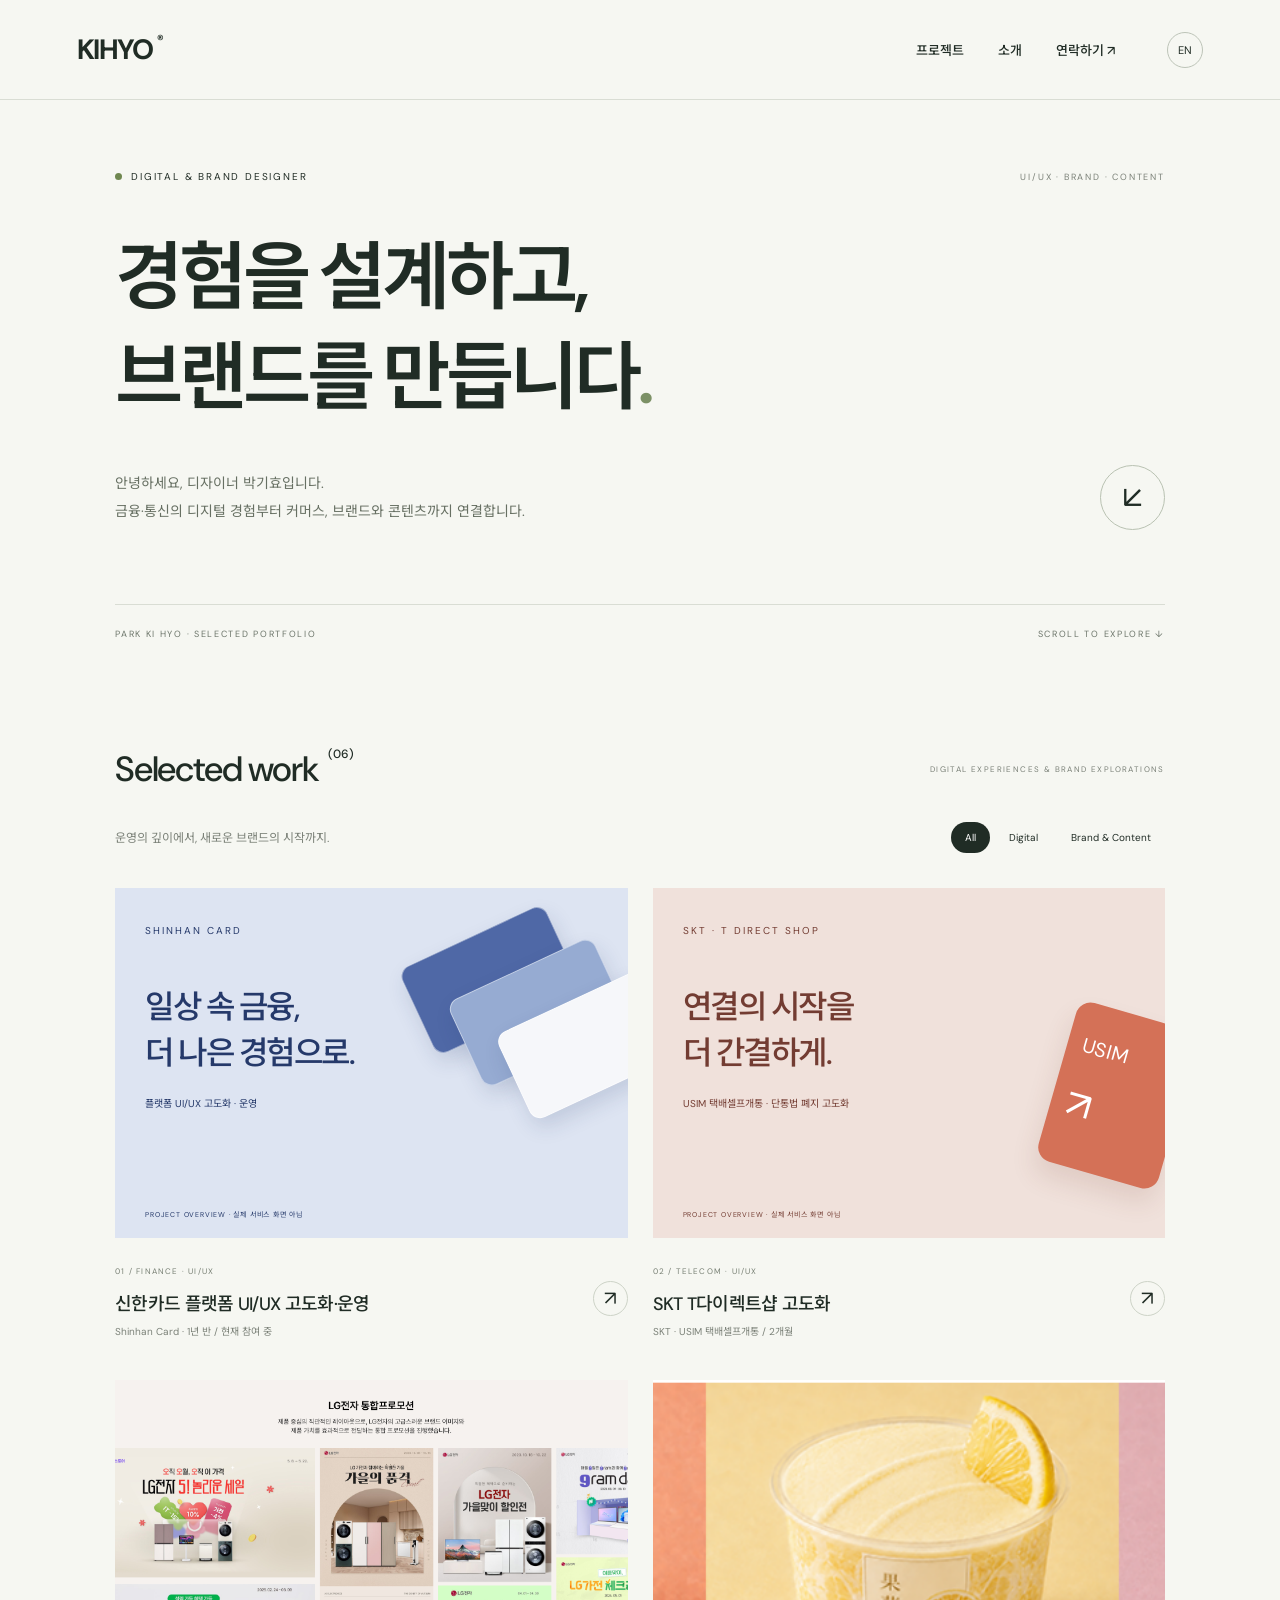
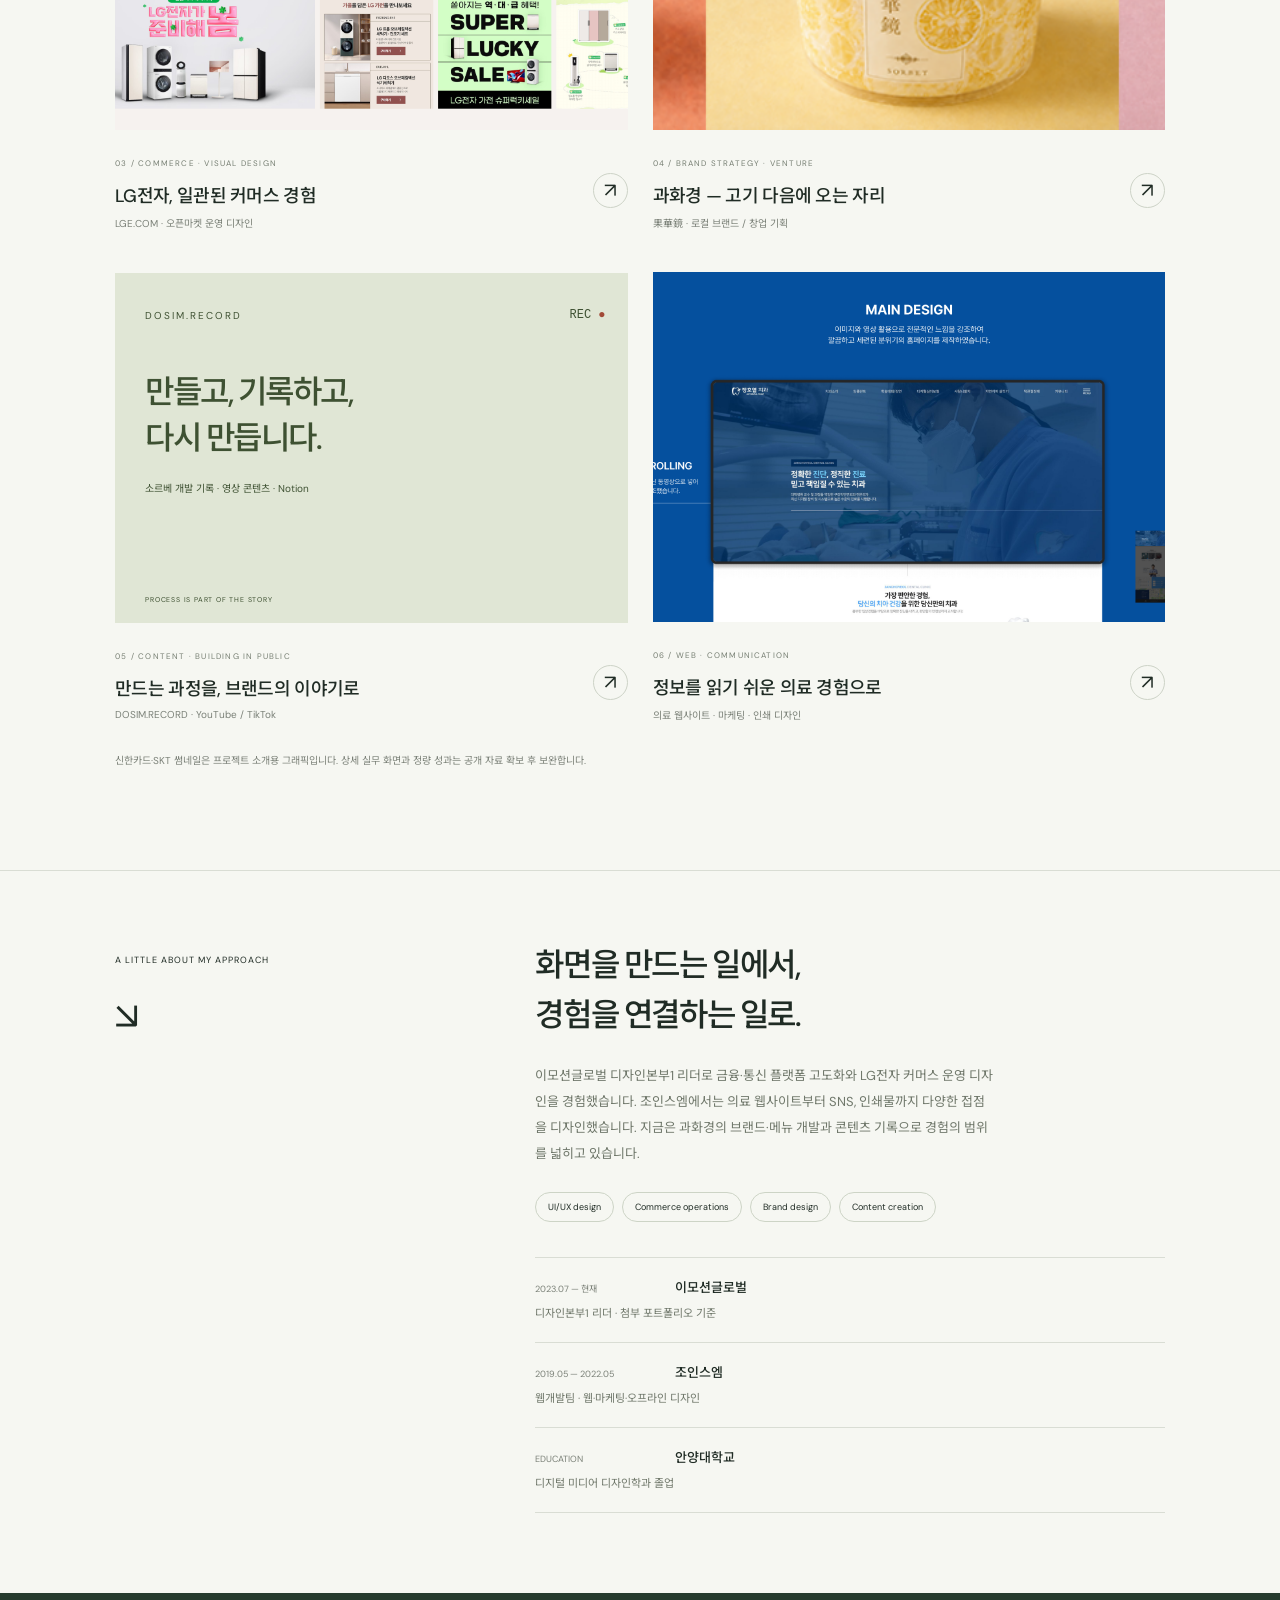
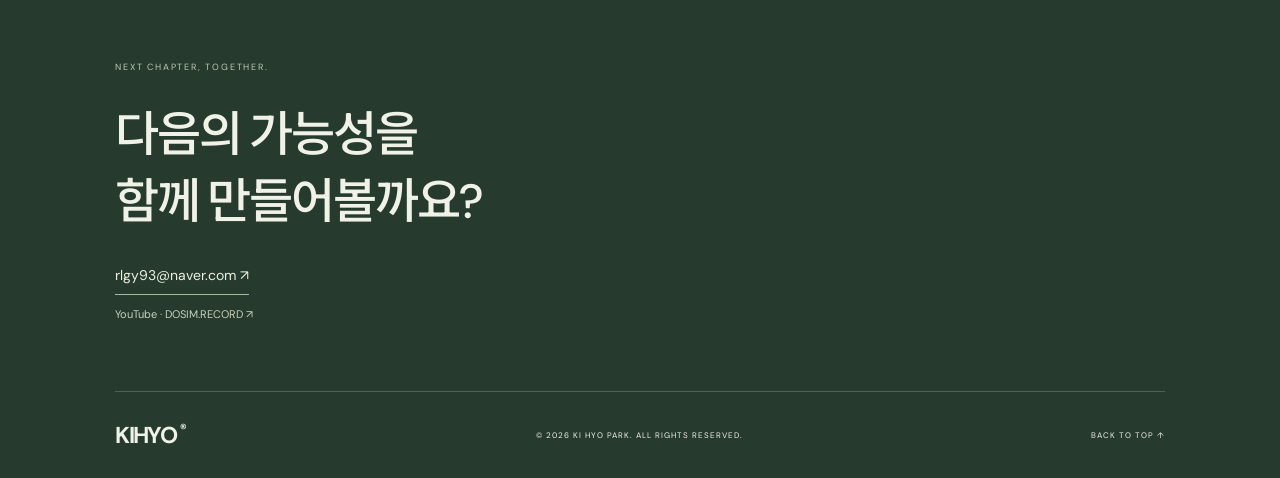
==== index.template.html @ 00314260 "Build Kihyo Park portfolio and configure GitHub Pages deployment" ====
<!doctype html>
<html lang="ko">
<head><meta charset="UTF-8"><meta name="viewport" content="width=device-width, initial-scale=1"><meta name="description" content="복잡한 문제를 명료한 경험으로 연결하는 시니어 프로덕트 디자이너 포트폴리오"><title>박기효 — Digital & Brand Designer</title><link rel="stylesheet" href="style.css"></head>
<body>
<header class="nav"><a class="wordmark" href="#home" aria-label="홈">KIHYO<span>®</span></a><nav aria-label="주요 메뉴"><a href="#work" data-ko="프로젝트" data-en="Work">프로젝트</a><a href="#about" data-ko="소개" data-en="About">소개</a><a href="#contact" data-ko="연락하기 ↗︎" data-en="Contact ↗︎">연락하기 ↗︎</a></nav><button class="lang" aria-label="Switch to English">EN</button></header>
<main id="home">
<section class="hero"><div class="eyebrow"><span class="status"></span> DIGITAL & BRAND DESIGNER <span class="location">UI/UX · BRAND · CONTENT</span></div><h1 data-ko="경험을 설계하고,<br>브랜드를 만듭니다<span class='dot'>.</span>" data-en="Designing experiences.<br>Building brands.<span class='dot'>.</span>">경험을 설계하고,<br>브랜드를 만듭니다<span class="dot">.</span></h1><div class="hero-bottom"><p data-ko="안녕하세요, 디자이너 박기효입니다.<br>금융·통신의 디지털 경험부터 커머스, 브랜드와 콘텐츠까지 연결합니다." data-en="I’m Kihyo Park, a digital and brand designer.<br>Connecting finance, telecom, commerce, brands and content.">안녕하세요, 디자이너 박기효입니다.<br>금융·통신의 디지털 경험부터 커머스, 브랜드와 콘텐츠까지 연결합니다.</p><a class="circle-link" href="#work" aria-label="프로젝트 살펴보기">↙︎</a></div><div class="hero-foot"><span>PARK KI HYO · SELECTED PORTFOLIO</span><span>SCROLL TO EXPLORE ↓</span></div></section>
<section id="work" class="work section"><div class="section-title"><h2>Selected work<span>(06)</span></h2><span class="period">DIGITAL EXPERIENCES & BRAND EXPLORATIONS</span></div><div class="work-tools"><p data-ko="운영의 깊이에서, 새로운 브랜드의 시작까지." data-en="From evolving digital services to starting a brand.">운영의 깊이에서, 새로운 브랜드의 시작까지.</p><div class="filters" aria-label="프로젝트 분야"><button class="active" data-filter="all" aria-pressed="true">All</button><button data-filter="product" aria-pressed="false">Digital</button><button data-filter="brand" aria-pressed="false">Brand & Content</button></div></div>
<div class="projects"><button class="project" data-category="product" data-project="0"><div class="client-art shinhan"><span>SHINHAN CARD</span><strong>일상 속 금융,<br>더 나은 경험으로.</strong><small>플랫폼 UI/UX 고도화 · 운영</small><div class="abstract-cards"><i></i><i></i><i></i></div><em>PROJECT OVERVIEW · 실제 서비스 화면 아님</em></div><div class="project-info"><div><span class="project-type">01 / FINANCE · UI/UX</span><h3>신한카드 플랫폼 UI/UX 고도화·운영</h3><p>Shinhan Card · 1년 반 / 현재 참여 중</p></div><span class="project-arrow">↗︎</span></div></button>
<button class="project" data-category="product" data-project="1"><div class="client-art skt"><span>SKT · T DIRECT SHOP</span><strong>연결의 시작을<br>더 간결하게.</strong><small>USIM 택배셀프개통 · 단통법 폐지 고도화</small><div class="sim-art">USIM<span>↗︎</span></div><em>PROJECT OVERVIEW · 실제 서비스 화면 아님</em></div><div class="project-info"><div><span class="project-type">02 / TELECOM · UI/UX</span><h3>SKT T다이렉트샵 고도화</h3><p>SKT · USIM 택배셀프개통 / 2개월</p></div><span class="project-arrow">↗︎</span></div></button>
<button class="project" data-category="product" data-project="2"><div class="art source-art"><img src="assets/lg-work.png" alt="첨부 포트폴리오의 LG전자 통합 프로모션 디자인" loading="lazy"></div><div class="project-info"><div><span class="project-type">03 / COMMERCE · VISUAL DESIGN</span><h3>LG전자, 일관된 커머스 경험</h3><p>LGE.COM · 오픈마켓 운영 디자인</p></div><span class="project-arrow">↗︎</span></div></button>
<button class="project" data-category="brand" data-project="3"><div class="art source-art sorbet"><img src="assets/gwahwagyeong.png" alt="사업계획서의 과화경 브랜드·패키지 콘셉트, AI 생성 이미지 포함" loading="lazy"></div><div class="project-info"><div><span class="project-type">04 / BRAND STRATEGY · VENTURE</span><h3>과화경 — 고기 다음에 오는 자리</h3><p>果華鏡 · 로컬 브랜드 / 창업 기획</p></div><span class="project-arrow">↗︎</span></div></button>
<button class="project" data-category="brand" data-project="4"><div class="client-art content-art"><span>DOSIM.RECORD</span><strong>만들고, 기록하고,<br>다시 만듭니다.</strong><small>소르베 개발 기록 · 영상 콘텐츠 · Notion</small><div class="record-mark">REC <b>●</b></div><em>PROCESS IS PART OF THE STORY</em></div><div class="project-info"><div><span class="project-type">05 / CONTENT · BUILDING IN PUBLIC</span><h3>만드는 과정을, 브랜드의 이야기로</h3><p>DOSIM.RECORD · YouTube / TikTok</p></div><span class="project-arrow">↗︎</span></div></button>
<button class="project" data-category="product" data-project="5"><div class="art source-art"><img src="assets/medical.png" alt="포트폴리오의 치과 웹사이트 메인 디자인" loading="lazy"></div><div class="project-info"><div><span class="project-type">06 / WEB · COMMUNICATION</span><h3>정보를 읽기 쉬운 의료 경험으로</h3><p>의료 웹사이트 · 마케팅 · 인쇄 디자인</p></div><span class="project-arrow">↗︎</span></div></button>
</div><p class="sample-note" data-ko="신한카드·SKT 썸네일은 프로젝트 소개용 그래픽입니다. 상세 실무 화면과 정량 성과는 공개 자료 확보 후 보완합니다." data-en="Shinhan Card and SKT covers are editorial graphics. Detailed screens and measured outcomes are pending.">신한카드·SKT 썸네일은 프로젝트 소개용 그래픽입니다. 상세 실무 화면과 정량 성과는 공개 자료 확보 후 보완합니다.</p></section><section id="about" class="about section"><div class="about-label">A LITTLE ABOUT MY APPROACH <span>↘︎</span></div><div><h2 data-ko="화면을 만드는 일에서,<br>경험을 연결하는 일로." data-en="Beyond the screen.<br>Connecting experiences.">화면을 만드는 일에서,<br>경험을 연결하는 일로.</h2><p data-ko="이모션글로벌 디자인본부1 리더로 금융·통신 플랫폼 고도화와 LG전자 커머스 운영 디자인을 경험했습니다. 조인스엠에서는 의료 웹사이트부터 SNS, 인쇄물까지 다양한 접점을 디자인했습니다. 지금은 과화경의 브랜드·메뉴 개발과 콘텐츠 기록으로 경험의 범위를 넓히고 있습니다." data-en="My experience spans finance and telecom platforms, LG commerce design, medical websites and marketing. With Gwahwagyeong, I also explore brand building, product development and process-led content.">이모션글로벌 디자인본부1 리더로 금융·통신 플랫폼 고도화와 LG전자 커머스 운영 디자인을 경험했습니다. 조인스엠에서는 의료 웹사이트부터 SNS, 인쇄물까지 다양한 접점을 디자인했습니다. 지금은 과화경의 브랜드·메뉴 개발과 콘텐츠 기록으로 경험의 범위를 넓히고 있습니다.</p><div class="skills"><span>UI/UX design</span><span>Commerce operations</span><span>Brand design</span><span>Content creation</span></div><div class="career"><div><span>2023.07 — 현재</span><b>이모션글로벌</b><p>디자인본부1 리더 · 첨부 포트폴리오 기준</p></div><div><span>2019.05 — 2022.05</span><b>조인스엠</b><p>웹개발팀 · 웹·마케팅·오프라인 디자인</p></div><div><span>EDUCATION</span><b>안양대학교</b><p>디지털 미디어 디자인학과 졸업</p></div></div></div></section>
<section id="contact" class="contact section"><span class="eyebrow">NEXT CHAPTER, TOGETHER.</span><h2 data-ko="다음의 가능성을<br>함께 만들어볼까요?" data-en="Let’s shape<br>what comes next.">다음의 가능성을<br>함께 만들어볼까요?</h2><a class="contact-link" href="mailto:rlgy93@naver.com">rlgy93@naver.com ↗︎</a><a class="channel-link" href="https://www.youtube.com/@DOSIM.RECORD" target="_blank" rel="noopener noreferrer">YouTube · DOSIM.RECORD ↗︎</a><footer><a class="wordmark" href="#home">KIHYO<span>®</span></a><span>© 2026 KI HYO PARK. ALL RIGHTS RESERVED.</span><a href="#home">BACK TO TOP ↑</a></footer></section>
</main><dialog id="project-dialog"><button class="close" aria-label="닫기">×</button><span class="project-type">SELECTED PROJECT / 박기효</span><h2 id="dialog-title"></h2><p id="dialog-intro"></p><div id="dialog-body"></div><p class="sample-note">첨부 포트폴리오·사업계획서·발표자료 및 직접 제공한 경력 정보를 기준으로 구성했습니다. 사업 목표와 검증 계획은 완료 성과를 의미하지 않습니다.</p></dialog><script src="app.js"></script>
</body></html>
---- style.css ----
@import url('https://fonts.googleapis.com/css2?family=DM+Sans:wght@400;500;600;700&family=Noto+Sans+KR:wght@400;500;600;700;800;900&display=swap');
:root{--paper:#f6f7f2;--ink:#202c25;--green:#425d45;--muted:#7b8178;--line:#d9ddd4}*{box-sizing:border-box}html{scroll-behavior:smooth;scroll-padding-top:90px}body{margin:0;background:var(--paper);color:var(--ink);font-family:'DM Sans','Noto Sans KR',sans-serif}button,a{-webkit-tap-highlight-color:transparent}a{color:inherit;text-decoration:none}button{font:inherit;color:inherit;cursor:pointer}button:focus-visible,a:focus-visible{outline:3px solid #9dac68;outline-offset:6px}.nav{height:100px;max-width:1440px;margin:auto;padding:0 6%;display:flex;align-items:center;gap:52px;border-bottom:1px solid var(--line)}.wordmark{font-size:28px;letter-spacing:-1.6px;font-weight:700}.wordmark span{font-size:13px;vertical-align:top;letter-spacing:0;margin-left:4px}.nav nav{margin-left:auto;display:flex;gap:34px;font-size:13px;font-weight:500}.lang{background:transparent;border:1px solid #bdc4b8;border-radius:50%;width:36px;height:36px;font-size:11px}.hero,.section{max-width:1440px;margin:auto;padding-left:9%;padding-right:9%}.hero{padding-top:70px;padding-bottom:26px}.eyebrow{font-size:10px;letter-spacing:1.8px;display:flex;align-items:center;gap:9px}.status{width:7px;height:7px;border-radius:50%;background:#6f8750}.location{margin-left:auto;color:var(--muted);font-size:9px}.hero h1{font-size:clamp(46px,5.8vw,84px);letter-spacing:-4px;line-height:1.35;font-weight:600;margin:45px 0 28px}.dot{color:#7c9166}.hero-bottom{display:flex;align-items:center;justify-content:space-between}.hero-bottom p{font-size:14px;line-height:1.95;color:#677063}.circle-link{height:65px;width:65px;border:1px solid #b9c2b2;border-radius:50%;display:grid;place-items:center;font-size:31px;transition:.25s}.circle-link:hover{background:var(--green);color:white;transform:rotate(-15deg)}.hero-foot{display:flex;justify-content:space-between;margin-top:65px;padding-top:23px;border-top:1px solid var(--line);font-size:9px;letter-spacing:1.7px;color:#6c756a}.work{padding-top:80px;padding-bottom:90px}.section-title{display:flex;justify-content:space-between;align-items:center}.section-title h2{font-size:35px;letter-spacing:-1.3px;font-weight:500;margin:0}.section-title h2 span{font-size:12px;vertical-align:top;margin-left:10px;letter-spacing:0}.period{font-size:8px;letter-spacing:1.4px;color:var(--muted)}.work-tools{display:flex;align-items:center;justify-content:space-between;margin:24px 0 30px;gap:20px}.work-tools p{font-size:12px;color:var(--muted)}.filters{display:flex;gap:5px}.filters button{border:1px solid transparent;background:none;border-radius:30px;font-size:10px;padding:8px 13px}.filters .active{background:var(--ink);color:white}.projects{display:grid;grid-template-columns:1fr 1fr;gap:42px 25px}.project{background:none;padding:0;border:0;text-align:left;min-width:0}.project.featured{grid-column:1/-1}.project[hidden]{display:none}.art{height:350px;position:relative;overflow:hidden;transition:border-radius .3s}.project:hover .art{border-radius:20px}.art-finance{background:#dfe6d7;height:455px}.art-label{position:absolute;top:83px;left:9%;font-size:43px;line-height:1.08;letter-spacing:-2px;font-weight:500;color:#3b573c}.art-caption{position:absolute;bottom:23px;left:27px;font-size:8px;letter-spacing:1.8px}.phone{position:absolute;width:225px;height:425px;right:17%;top:40px;transform:rotate(9deg);border:6px solid #354638;border-radius:33px;background:#fbfcf8;box-shadow:24px 27px 38px #46613a30;overflow:hidden}.phone-top{font-size:8px;padding:10px 16px;display:flex;justify-content:space-between}.phone-content{padding:13px 14px}.mini-logo{font-size:24px;font-weight:700;letter-spacing:-1px}.phone-content>p{font-size:7px;color:#727d6e;margin-top:15px}.phone-content h3{font-size:15px;margin:5px 0 16px}.balance{background:#e9efdf;border-radius:14px;padding:15px 12px}.balance small{font-size:8px}.balance strong{display:block;font-size:22px;margin-top:7px;letter-spacing:-1px}.balance strong span{font-size:11px;margin-left:3px}.chart{height:66px;display:flex;align-items:end;gap:7px;padding:12px 0}.chart i{width:12px;background:#8aa469;border-radius:3px 3px 0 0;height:30%}.chart i:nth-child(2n){height:45%}.chart i:nth-child(3n){height:60%}.chart i:nth-child(4n){height:80%}.chart i:last-child{height:100%;background:#425d45}.growth{font-size:7px;color:#5b724e}.phone-tile{display:flex;align-items:center;gap:7px;margin-top:16px;font-size:18px}.phone-tile span{font-size:7px;line-height:1.9}.phone-nav{border-top:1px solid #e1e5dc;margin-top:18px;padding-top:15px;text-align:center;color:#69785f}.project-info{display:flex;align-items:center;justify-content:space-between;padding-top:20px}.project-type{font-size:8px;color:#777f73;letter-spacing:1.2px}.project-info h3{font-size:18px;font-weight:500;letter-spacing:-.7px;margin:10px 0 7px}.project-info p{font-size:10px;color:#7b8178;margin:0}.project-arrow{width:35px;height:35px;display:grid;place-items:center;border:1px solid #cdd3c7;border-radius:50%;font-size:20px}.art-life{background:#ebe5db}.life-title{position:absolute;left:25px;top:27px;font-size:28px;letter-spacing:-1.2px;line-height:1.1;color:#655644}.life-title em{font-family:Georgia,serif;font-weight:400}.life-window{position:absolute;left:25%;top:115px;width:68%;height:230px;background:#faf7ef;box-shadow:0 15px 35px #5e4c3420;overflow:hidden}.life-menu{position:relative;padding:15px;font-size:20px;font-weight:700;z-index:2}.life-menu span{float:right;font-size:5px;letter-spacing:1px;padding-top:9px}.sun{position:absolute;background:#de9d57;width:70px;height:70px;border-radius:50%;right:25px;top:55px}.hill{position:absolute;width:250px;height:160px;border-radius:50%;background:#919d80;right:-100px;bottom:-15px;transform:rotate(-20deg)}.hill-two{background:#62765c;right:-50px;bottom:-95px;width:300px}.life-text{position:absolute;left:22px;top:85px;font-size:18px;line-height:1.6;letter-spacing:-1px}.life-text small{display:block;font-size:7px;letter-spacing:0;margin-top:17px}.art-system{background:#dce1e9}.system-heading{position:absolute;left:25px;top:26px;font-size:28px;line-height:1.1;letter-spacing:-1px;color:#3c495c}.component{position:absolute;background:#f7f8fb;border-radius:9px;box-shadow:0 6px 20px #4f5a6c0c;padding:16px}.component span{display:block;font-size:6px;letter-spacing:.5px}.c-one{left:25px;top:121px;width:115px;font-size:45px;line-height:1}.c-one span{margin-top:12px}.c-two{right:25px;top:46px;transform:rotate(8deg);width:125px;height:100px;display:flex;align-content:center;flex-wrap:wrap}.c-two i{width:32px;height:32px;background:#3d4f66;border-radius:50%;margin-right:-5px}.c-two i:nth-child(2){background:#9eafc5}.c-two i:nth-child(3){background:#d7dfeb}.c-two span{width:100%;margin-top:10px}.c-three{right:25px;top:166px;width:150px;display:flex;gap:15px;align-items:center;font-size:43px;color:#667993;transform:rotate(-7deg)}.c-three span{font-size:7px;line-height:1.6}.c-four{left:42px;bottom:40px;width:160px;transform:rotate(-5deg)}.c-four b{font-size:8px;display:block;background:#42566f;color:white;border-radius:20px;padding:10px 15px;font-weight:400}.c-four span{margin-top:9px}.sample-note{font-size:10px;color:#7b8178;line-height:1.8;margin-top:30px}.about{border-top:1px solid var(--line);padding-top:70px;padding-bottom:80px;display:grid;grid-template-columns:1fr 1.7fr;gap:50px}.about-label{font-size:9px;letter-spacing:1px;padding-top:13px}.about-label span{display:block;font-size:38px;margin-top:25px}.about h2{font-size:32px;letter-spacing:-1.4px;line-height:1.55;font-weight:500;margin:0 0 23px}.about p{font-size:13px;line-height:2;color:#70786b;max-width:460px}.skills{display:flex;flex-wrap:wrap;gap:8px;margin-top:25px}.skills span{border:1px solid #cdd4c6;border-radius:20px;padding:8px 12px;font-size:9px}.about .sample-note{font-size:10px}.contact{background:#263b2e;color:#f0f1e7;padding-top:68px}.contact .eyebrow{color:#bdc9b4;font-size:9px}.contact h2{font-size:48px;line-height:1.4;letter-spacing:-2px;font-weight:500;margin:28px 0}.contact-link{background:none;color:#ecf0df;border:0;border-bottom:1px solid #a9b79a;padding:0 0 10px;font-size:14px}.contact>p{font-size:12px;line-height:1.8;color:#ccd5c5}footer{display:flex;align-items:center;justify-content:space-between;border-top:1px solid #50614c;margin-top:70px;padding:28px 0}footer span,footer>a:last-child{font-size:8px;letter-spacing:1px}footer .wordmark{font-size:23px}dialog{border:1px solid var(--line);border-radius:14px;background:var(--paper);color:var(--ink);padding:50px;max-width:740px;width:90%;max-height:85vh;overflow:auto}dialog::backdrop{background:#17281cd0;backdrop-filter:blur(6px)}.close{position:absolute;right:18px;top:12px;border:0;background:none;font-size:30px}dialog h2{font-size:30px;line-height:1.5;letter-spacing:-1px}dialog p{font-size:14px;line-height:1.9;color:#687361}dialog h3{font-size:15px;border-top:1px solid var(--line);padding-top:22px;margin-top:27px}body.modal-open{overflow:hidden}@media(min-width:1500px){.hero,.section{padding-left:130px;padding-right:130px}}@media(max-width:700px){.nav{height:76px;padding:0 6%;gap:20px}.nav nav{gap:16px;font-size:11px}.wordmark{font-size:23px}.lang{width:30px;height:30px}.hero,.section{padding-left:7%;padding-right:7%}.hero{padding-top:40px}.location{display:none}.hero h1{font-size:43px;letter-spacing:-2.7px;margin-top:38px}.hero-bottom p{font-size:11px}.circle-link{width:47px;height:47px;font-size:25px}.hero-foot{font-size:7px;letter-spacing:.7px;margin-top:40px}.work{padding-top:50px;padding-bottom:50px}.section-title h2{font-size:30px}.period{display:none}.work-tools{align-items:start;flex-direction:column;gap:5px;margin-top:13px}.projects{grid-template-columns:1fr;gap:32px}.art-finance{height:350px}.art-label{font-size:25px;left:7%;top:58px}.phone{width:190px;height:370px;right:9%;top:48px;border-width:5px}.phone-content{padding:8px 11px}.phone-content h3{font-size:12px}.balance strong{font-size:20px}.phone-tile{margin-top:12px}.phone-nav{margin-top:10px}.art-caption{font-size:6px;left:18px;bottom:16px}.project-info h3{font-size:16px}.about{grid-template-columns:1fr;gap:25px;padding-top:40px;padding-bottom:40px}.about-label span{display:inline;font-size:20px;margin-left:20px}.about h2{font-size:29px}.contact{padding-top:45px}.contact h2{font-size:36px}footer{gap:20px;flex-wrap:wrap;margin-top:50px}footer>span{order:3;width:100%;font-size:7px}dialog{padding:35px 24px}dialog h2{font-size:25px}}@media(prefers-reduced-motion:reduce){html{scroll-behavior:auto}*{transition:none!important}}
.client-art{height:350px;position:relative;overflow:hidden;padding:30px;text-align:left}.client-art>span{font-size:10px;letter-spacing:2px}.client-art>strong{display:block;font-size:32px;letter-spacing:-1.5px;line-height:1.45;margin-top:45px;font-weight:500;position:relative;z-index:1}.client-art>small{display:block;font-size:10px;margin-top:18px;position:relative;z-index:1}.client-art>em{position:absolute;bottom:19px;left:30px;font-style:normal;font-size:7px;letter-spacing:.8px;z-index:1}.shinhan{background:#dde4f2;color:#25396a}.abstract-cards{position:absolute;right:-30px;top:70px;transform:rotate(-25deg)}.abstract-cards i{display:block;width:160px;height:95px;background:#4f68a6;border:1px solid #ffffff70;border-radius:12px;margin-top:-45px;box-shadow:0 10px 20px #25396a25}.abstract-cards i:nth-child(2){background:#96abd2;margin-left:30px}.abstract-cards i:nth-child(3){background:#f6f7fa;margin-left:60px}.skt{background:#f0e1db;color:#733c32}.sim-art{position:absolute;right:-15px;top:125px;transform:rotate(16deg);width:125px;height:165px;background:#d47157;border-radius:15px 40px 15px 15px;color:#fff;padding:30px 15px;font-size:20px;box-shadow:0 15px 25px #78433120}.sim-art span{display:block;margin-top:20px;font-size:40px}.source-art img{width:100%;height:100%;object-fit:cover}.source-art{background:#e9e5df}.sorbet img{object-fit:cover;object-position:center 29%}.content-art{background:#e0e6d5;color:#3e5132}.record-mark{position:absolute;right:22px;top:35px;font-family:monospace;font-size:12px}.record-mark b{color:#a24a37}.career{margin-top:35px;border-top:1px solid var(--line)}.career>div{padding:18px 0;border-bottom:1px solid var(--line)}.career span{font-size:9px;color:#7b8178;display:inline-block;min-width:140px}.career b{font-size:13px;font-weight:500}.career p{font-size:11px;margin:5px 0 0}.channel-link{display:block;width:fit-content;font-size:11px;margin-top:22px;color:#c5d1bc}.case-image{display:block;width:100%;height:auto;margin-top:25px;border:1px solid var(--line)}
@media(max-width:700px){.client-art>strong{font-size:30px}.career span{min-width:130px}}
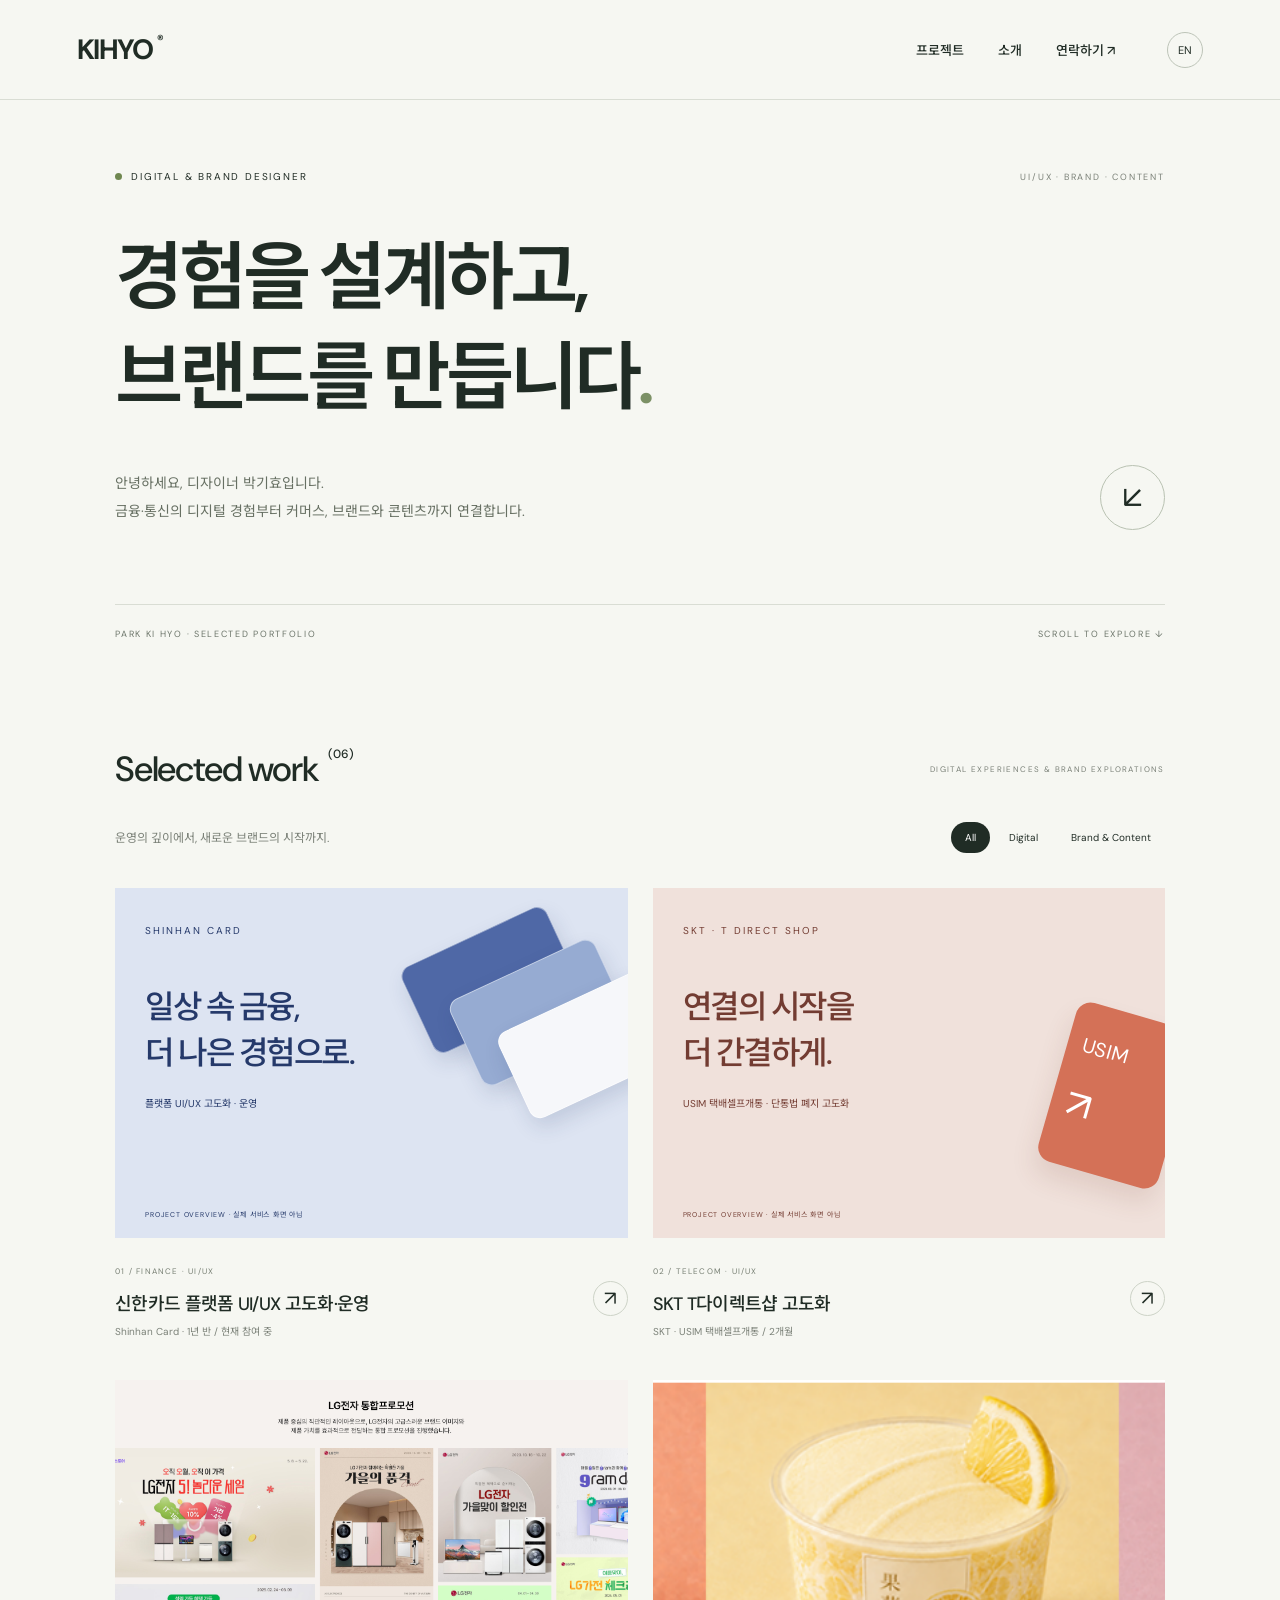
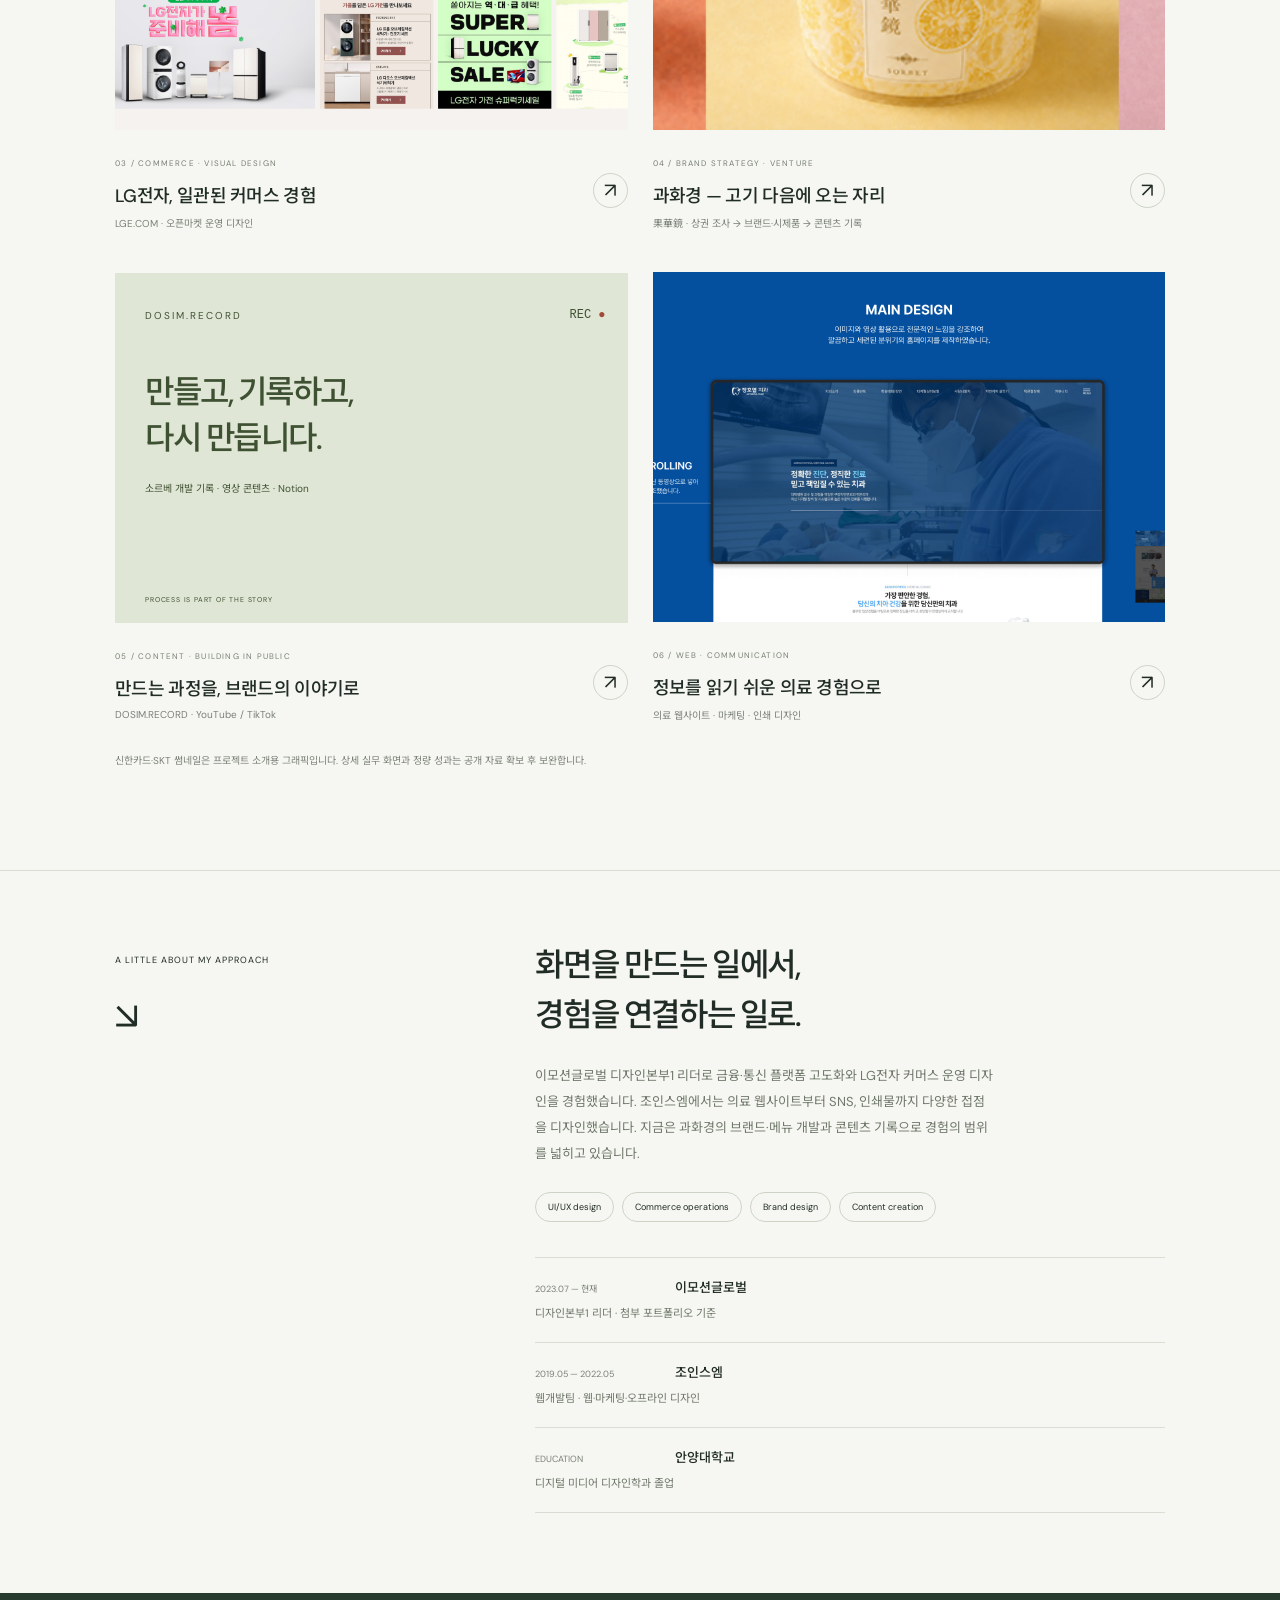
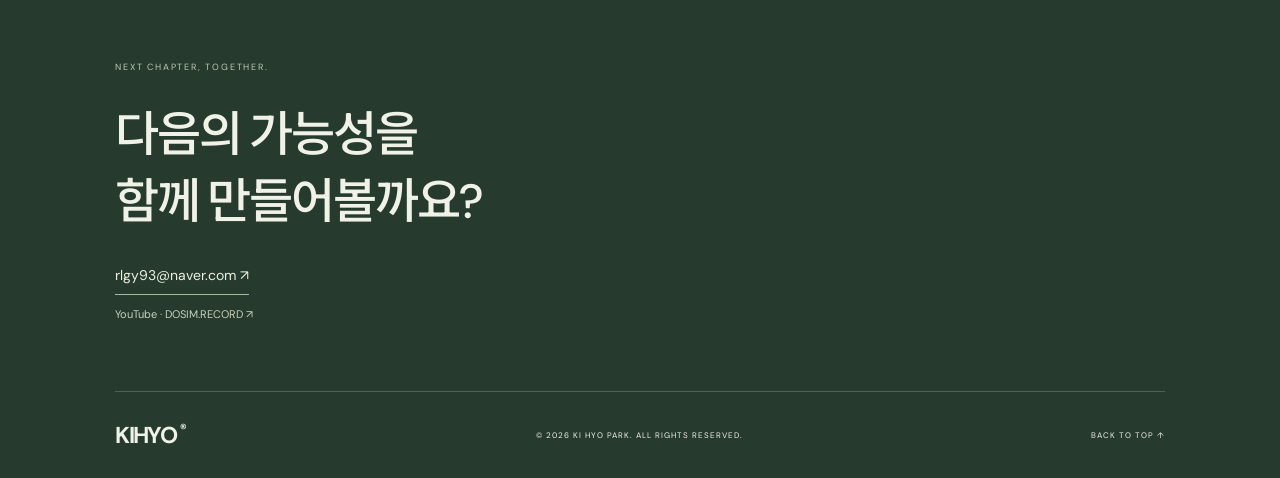
==== commit bb883bc1: "Expand Gwahwagyeong case study with research, design decisions and validation plan" ====
--- a/index.template.html
+++ b/index.template.html
@@ -9,7 +9,7 @@
 <div class="projects"><button class="project" data-category="product" data-project="0"><div class="client-art shinhan"><span>SHINHAN CARD</span><strong>일상 속 금융,<br>더 나은 경험으로.</strong><small>플랫폼 UI/UX 고도화 · 운영</small><div class="abstract-cards"><i></i><i></i><i></i></div><em>PROJECT OVERVIEW · 실제 서비스 화면 아님</em></div><div class="project-info"><div><span class="project-type">01 / FINANCE · UI/UX</span><h3>신한카드 플랫폼 UI/UX 고도화·운영</h3><p>Shinhan Card · 1년 반 / 현재 참여 중</p></div><span class="project-arrow">↗︎</span></div></button>
 <button class="project" data-category="product" data-project="1"><div class="client-art skt"><span>SKT · T DIRECT SHOP</span><strong>연결의 시작을<br>더 간결하게.</strong><small>USIM 택배셀프개통 · 단통법 폐지 고도화</small><div class="sim-art">USIM<span>↗︎</span></div><em>PROJECT OVERVIEW · 실제 서비스 화면 아님</em></div><div class="project-info"><div><span class="project-type">02 / TELECOM · UI/UX</span><h3>SKT T다이렉트샵 고도화</h3><p>SKT · USIM 택배셀프개통 / 2개월</p></div><span class="project-arrow">↗︎</span></div></button>
 <button class="project" data-category="product" data-project="2"><div class="art source-art"><img src="assets/lg-work.png" alt="첨부 포트폴리오의 LG전자 통합 프로모션 디자인" loading="lazy"></div><div class="project-info"><div><span class="project-type">03 / COMMERCE · VISUAL DESIGN</span><h3>LG전자, 일관된 커머스 경험</h3><p>LGE.COM · 오픈마켓 운영 디자인</p></div><span class="project-arrow">↗︎</span></div></button>
-<button class="project" data-category="brand" data-project="3"><div class="art source-art sorbet"><img src="assets/gwahwagyeong.png" alt="사업계획서의 과화경 브랜드·패키지 콘셉트, AI 생성 이미지 포함" loading="lazy"></div><div class="project-info"><div><span class="project-type">04 / BRAND STRATEGY · VENTURE</span><h3>과화경 — 고기 다음에 오는 자리</h3><p>果華鏡 · 로컬 브랜드 / 창업 기획</p></div><span class="project-arrow">↗︎</span></div></button>
+<button class="project" data-category="brand" data-project="3"><div class="art source-art sorbet"><img src="assets/gwahwagyeong.png" alt="사업계획서의 과화경 브랜드·패키지 콘셉트, AI 생성 이미지 포함" loading="lazy"></div><div class="project-info"><div><span class="project-type">04 / BRAND STRATEGY · VENTURE</span><h3>과화경 — 고기 다음에 오는 자리</h3><p>果華鏡 · 상권 조사 → 브랜드·시제품 → 콘텐츠 기록</p></div><span class="project-arrow">↗︎</span></div></button>
 <button class="project" data-category="brand" data-project="4"><div class="client-art content-art"><span>DOSIM.RECORD</span><strong>만들고, 기록하고,<br>다시 만듭니다.</strong><small>소르베 개발 기록 · 영상 콘텐츠 · Notion</small><div class="record-mark">REC <b>●</b></div><em>PROCESS IS PART OF THE STORY</em></div><div class="project-info"><div><span class="project-type">05 / CONTENT · BUILDING IN PUBLIC</span><h3>만드는 과정을, 브랜드의 이야기로</h3><p>DOSIM.RECORD · YouTube / TikTok</p></div><span class="project-arrow">↗︎</span></div></button>
 <button class="project" data-category="product" data-project="5"><div class="art source-art"><img src="assets/medical.png" alt="포트폴리오의 치과 웹사이트 메인 디자인" loading="lazy"></div><div class="project-info"><div><span class="project-type">06 / WEB · COMMUNICATION</span><h3>정보를 읽기 쉬운 의료 경험으로</h3><p>의료 웹사이트 · 마케팅 · 인쇄 디자인</p></div><span class="project-arrow">↗︎</span></div></button>
 </div><p class="sample-note" data-ko="신한카드·SKT 썸네일은 프로젝트 소개용 그래픽입니다. 상세 실무 화면과 정량 성과는 공개 자료 확보 후 보완합니다." data-en="Shinhan Card and SKT covers are editorial graphics. Detailed screens and measured outcomes are pending.">신한카드·SKT 썸네일은 프로젝트 소개용 그래픽입니다. 상세 실무 화면과 정량 성과는 공개 자료 확보 후 보완합니다.</p></section><section id="about" class="about section"><div class="about-label">A LITTLE ABOUT MY APPROACH <span>↘︎</span></div><div><h2 data-ko="화면을 만드는 일에서,<br>경험을 연결하는 일로." data-en="Beyond the screen.<br>Connecting experiences.">화면을 만드는 일에서,<br>경험을 연결하는 일로.</h2><p data-ko="이모션글로벌 디자인본부1 리더로 금융·통신 플랫폼 고도화와 LG전자 커머스 운영 디자인을 경험했습니다. 조인스엠에서는 의료 웹사이트부터 SNS, 인쇄물까지 다양한 접점을 디자인했습니다. 지금은 과화경의 브랜드·메뉴 개발과 콘텐츠 기록으로 경험의 범위를 넓히고 있습니다." data-en="My experience spans finance and telecom platforms, LG commerce design, medical websites and marketing. With Gwahwagyeong, I also explore brand building, product development and process-led content.">이모션글로벌 디자인본부1 리더로 금융·통신 플랫폼 고도화와 LG전자 커머스 운영 디자인을 경험했습니다. 조인스엠에서는 의료 웹사이트부터 SNS, 인쇄물까지 다양한 접점을 디자인했습니다. 지금은 과화경의 브랜드·메뉴 개발과 콘텐츠 기록으로 경험의 범위를 넓히고 있습니다.</p><div class="skills"><span>UI/UX design</span><span>Commerce operations</span><span>Brand design</span><span>Content creation</span></div><div class="career"><div><span>2023.07 — 현재</span><b>이모션글로벌</b><p>디자인본부1 리더 · 첨부 포트폴리오 기준</p></div><div><span>2019.05 — 2022.05</span><b>조인스엠</b><p>웹개발팀 · 웹·마케팅·오프라인 디자인</p></div><div><span>EDUCATION</span><b>안양대학교</b><p>디지털 미디어 디자인학과 졸업</p></div></div></div></section>
--- a/style.css
+++ b/style.css
@@ -2,3 +2,4 @@
 :root{--paper:#f6f7f2;--ink:#202c25;--green:#425d45;--muted:#7b8178;--line:#d9ddd4}*{box-sizing:border-box}html{scroll-behavior:smooth;scroll-padding-top:90px}body{margin:0;background:var(--paper);color:var(--ink);font-family:'DM Sans','Noto Sans KR',sans-serif}button,a{-webkit-tap-highlight-color:transparent}a{color:inherit;text-decoration:none}button{font:inherit;color:inherit;cursor:pointer}button:focus-visible,a:focus-visible{outline:3px solid #9dac68;outline-offset:6px}.nav{height:100px;max-width:1440px;margin:auto;padding:0 6%;display:flex;align-items:center;gap:52px;border-bottom:1px solid var(--line)}.wordmark{font-size:28px;letter-spacing:-1.6px;font-weight:700}.wordmark span{font-size:13px;vertical-align:top;letter-spacing:0;margin-left:4px}.nav nav{margin-left:auto;display:flex;gap:34px;font-size:13px;font-weight:500}.lang{background:transparent;border:1px solid #bdc4b8;border-radius:50%;width:36px;height:36px;font-size:11px}.hero,.section{max-width:1440px;margin:auto;padding-left:9%;padding-right:9%}.hero{padding-top:70px;padding-bottom:26px}.eyebrow{font-size:10px;letter-spacing:1.8px;display:flex;align-items:center;gap:9px}.status{width:7px;height:7px;border-radius:50%;background:#6f8750}.location{margin-left:auto;color:var(--muted);font-size:9px}.hero h1{font-size:clamp(46px,5.8vw,84px);letter-spacing:-4px;line-height:1.35;font-weight:600;margin:45px 0 28px}.dot{color:#7c9166}.hero-bottom{display:flex;align-items:center;justify-content:space-between}.hero-bottom p{font-size:14px;line-height:1.95;color:#677063}.circle-link{height:65px;width:65px;border:1px solid #b9c2b2;border-radius:50%;display:grid;place-items:center;font-size:31px;transition:.25s}.circle-link:hover{background:var(--green);color:white;transform:rotate(-15deg)}.hero-foot{display:flex;justify-content:space-between;margin-top:65px;padding-top:23px;border-top:1px solid var(--line);font-size:9px;letter-spacing:1.7px;color:#6c756a}.work{padding-top:80px;padding-bottom:90px}.section-title{display:flex;justify-content:space-between;align-items:center}.section-title h2{font-size:35px;letter-spacing:-1.3px;font-weight:500;margin:0}.section-title h2 span{font-size:12px;vertical-align:top;margin-left:10px;letter-spacing:0}.period{font-size:8px;letter-spacing:1.4px;color:var(--muted)}.work-tools{display:flex;align-items:center;justify-content:space-between;margin:24px 0 30px;gap:20px}.work-tools p{font-size:12px;color:var(--muted)}.filters{display:flex;gap:5px}.filters button{border:1px solid transparent;background:none;border-radius:30px;font-size:10px;padding:8px 13px}.filters .active{background:var(--ink);color:white}.projects{display:grid;grid-template-columns:1fr 1fr;gap:42px 25px}.project{background:none;padding:0;border:0;text-align:left;min-width:0}.project.featured{grid-column:1/-1}.project[hidden]{display:none}.art{height:350px;position:relative;overflow:hidden;transition:border-radius .3s}.project:hover .art{border-radius:20px}.art-finance{background:#dfe6d7;height:455px}.art-label{position:absolute;top:83px;left:9%;font-size:43px;line-height:1.08;letter-spacing:-2px;font-weight:500;color:#3b573c}.art-caption{position:absolute;bottom:23px;left:27px;font-size:8px;letter-spacing:1.8px}.phone{position:absolute;width:225px;height:425px;right:17%;top:40px;transform:rotate(9deg);border:6px solid #354638;border-radius:33px;background:#fbfcf8;box-shadow:24px 27px 38px #46613a30;overflow:hidden}.phone-top{font-size:8px;padding:10px 16px;display:flex;justify-content:space-between}.phone-content{padding:13px 14px}.mini-logo{font-size:24px;font-weight:700;letter-spacing:-1px}.phone-content>p{font-size:7px;color:#727d6e;margin-top:15px}.phone-content h3{font-size:15px;margin:5px 0 16px}.balance{background:#e9efdf;border-radius:14px;padding:15px 12px}.balance small{font-size:8px}.balance strong{display:block;font-size:22px;margin-top:7px;letter-spacing:-1px}.balance strong span{font-size:11px;margin-left:3px}.chart{height:66px;display:flex;align-items:end;gap:7px;padding:12px 0}.chart i{width:12px;background:#8aa469;border-radius:3px 3px 0 0;height:30%}.chart i:nth-child(2n){height:45%}.chart i:nth-child(3n){height:60%}.chart i:nth-child(4n){height:80%}.chart i:last-child{height:100%;background:#425d45}.growth{font-size:7px;color:#5b724e}.phone-tile{display:flex;align-items:center;gap:7px;margin-top:16px;font-size:18px}.phone-tile span{font-size:7px;line-height:1.9}.phone-nav{border-top:1px solid #e1e5dc;margin-top:18px;padding-top:15px;text-align:center;color:#69785f}.project-info{display:flex;align-items:center;justify-content:space-between;padding-top:20px}.project-type{font-size:8px;color:#777f73;letter-spacing:1.2px}.project-info h3{font-size:18px;font-weight:500;letter-spacing:-.7px;margin:10px 0 7px}.project-info p{font-size:10px;color:#7b8178;margin:0}.project-arrow{width:35px;height:35px;display:grid;place-items:center;border:1px solid #cdd3c7;border-radius:50%;font-size:20px}.art-life{background:#ebe5db}.life-title{position:absolute;left:25px;top:27px;font-size:28px;letter-spacing:-1.2px;line-height:1.1;color:#655644}.life-title em{font-family:Georgia,serif;font-weight:400}.life-window{position:absolute;left:25%;top:115px;width:68%;height:230px;background:#faf7ef;box-shadow:0 15px 35px #5e4c3420;overflow:hidden}.life-menu{position:relative;padding:15px;font-size:20px;font-weight:700;z-index:2}.life-menu span{float:right;font-size:5px;letter-spacing:1px;padding-top:9px}.sun{position:absolute;background:#de9d57;width:70px;height:70px;border-radius:50%;right:25px;top:55px}.hill{position:absolute;width:250px;height:160px;border-radius:50%;background:#919d80;right:-100px;bottom:-15px;transform:rotate(-20deg)}.hill-two{background:#62765c;right:-50px;bottom:-95px;width:300px}.life-text{position:absolute;left:22px;top:85px;font-size:18px;line-height:1.6;letter-spacing:-1px}.life-text small{display:block;font-size:7px;letter-spacing:0;margin-top:17px}.art-system{background:#dce1e9}.system-heading{position:absolute;left:25px;top:26px;font-size:28px;line-height:1.1;letter-spacing:-1px;color:#3c495c}.component{position:absolute;background:#f7f8fb;border-radius:9px;box-shadow:0 6px 20px #4f5a6c0c;padding:16px}.component span{display:block;font-size:6px;letter-spacing:.5px}.c-one{left:25px;top:121px;width:115px;font-size:45px;line-height:1}.c-one span{margin-top:12px}.c-two{right:25px;top:46px;transform:rotate(8deg);width:125px;height:100px;display:flex;align-content:center;flex-wrap:wrap}.c-two i{width:32px;height:32px;background:#3d4f66;border-radius:50%;margin-right:-5px}.c-two i:nth-child(2){background:#9eafc5}.c-two i:nth-child(3){background:#d7dfeb}.c-two span{width:100%;margin-top:10px}.c-three{right:25px;top:166px;width:150px;display:flex;gap:15px;align-items:center;font-size:43px;color:#667993;transform:rotate(-7deg)}.c-three span{font-size:7px;line-height:1.6}.c-four{left:42px;bottom:40px;width:160px;transform:rotate(-5deg)}.c-four b{font-size:8px;display:block;background:#42566f;color:white;border-radius:20px;padding:10px 15px;font-weight:400}.c-four span{margin-top:9px}.sample-note{font-size:10px;color:#7b8178;line-height:1.8;margin-top:30px}.about{border-top:1px solid var(--line);padding-top:70px;padding-bottom:80px;display:grid;grid-template-columns:1fr 1.7fr;gap:50px}.about-label{font-size:9px;letter-spacing:1px;padding-top:13px}.about-label span{display:block;font-size:38px;margin-top:25px}.about h2{font-size:32px;letter-spacing:-1.4px;line-height:1.55;font-weight:500;margin:0 0 23px}.about p{font-size:13px;line-height:2;color:#70786b;max-width:460px}.skills{display:flex;flex-wrap:wrap;gap:8px;margin-top:25px}.skills span{border:1px solid #cdd4c6;border-radius:20px;padding:8px 12px;font-size:9px}.about .sample-note{font-size:10px}.contact{background:#263b2e;color:#f0f1e7;padding-top:68px}.contact .eyebrow{color:#bdc9b4;font-size:9px}.contact h2{font-size:48px;line-height:1.4;letter-spacing:-2px;font-weight:500;margin:28px 0}.contact-link{background:none;color:#ecf0df;border:0;border-bottom:1px solid #a9b79a;padding:0 0 10px;font-size:14px}.contact>p{font-size:12px;line-height:1.8;color:#ccd5c5}footer{display:flex;align-items:center;justify-content:space-between;border-top:1px solid #50614c;margin-top:70px;padding:28px 0}footer span,footer>a:last-child{font-size:8px;letter-spacing:1px}footer .wordmark{font-size:23px}dialog{border:1px solid var(--line);border-radius:14px;background:var(--paper);color:var(--ink);padding:50px;max-width:740px;width:90%;max-height:85vh;overflow:auto}dialog::backdrop{background:#17281cd0;backdrop-filter:blur(6px)}.close{position:absolute;right:18px;top:12px;border:0;background:none;font-size:30px}dialog h2{font-size:30px;line-height:1.5;letter-spacing:-1px}dialog p{font-size:14px;line-height:1.9;color:#687361}dialog h3{font-size:15px;border-top:1px solid var(--line);padding-top:22px;margin-top:27px}body.modal-open{overflow:hidden}@media(min-width:1500px){.hero,.section{padding-left:130px;padding-right:130px}}@media(max-width:700px){.nav{height:76px;padding:0 6%;gap:20px}.nav nav{gap:16px;font-size:11px}.wordmark{font-size:23px}.lang{width:30px;height:30px}.hero,.section{padding-left:7%;padding-right:7%}.hero{padding-top:40px}.location{display:none}.hero h1{font-size:43px;letter-spacing:-2.7px;margin-top:38px}.hero-bottom p{font-size:11px}.circle-link{width:47px;height:47px;font-size:25px}.hero-foot{font-size:7px;letter-spacing:.7px;margin-top:40px}.work{padding-top:50px;padding-bottom:50px}.section-title h2{font-size:30px}.period{display:none}.work-tools{align-items:start;flex-direction:column;gap:5px;margin-top:13px}.projects{grid-template-columns:1fr;gap:32px}.art-finance{height:350px}.art-label{font-size:25px;left:7%;top:58px}.phone{width:190px;height:370px;right:9%;top:48px;border-width:5px}.phone-content{padding:8px 11px}.phone-content h3{font-size:12px}.balance strong{font-size:20px}.phone-tile{margin-top:12px}.phone-nav{margin-top:10px}.art-caption{font-size:6px;left:18px;bottom:16px}.project-info h3{font-size:16px}.about{grid-template-columns:1fr;gap:25px;padding-top:40px;padding-bottom:40px}.about-label span{display:inline;font-size:20px;margin-left:20px}.about h2{font-size:29px}.contact{padding-top:45px}.contact h2{font-size:36px}footer{gap:20px;flex-wrap:wrap;margin-top:50px}footer>span{order:3;width:100%;font-size:7px}dialog{padding:35px 24px}dialog h2{font-size:25px}}@media(prefers-reduced-motion:reduce){html{scroll-behavior:auto}*{transition:none!important}}
 .client-art{height:350px;position:relative;overflow:hidden;padding:30px;text-align:left}.client-art>span{font-size:10px;letter-spacing:2px}.client-art>strong{display:block;font-size:32px;letter-spacing:-1.5px;line-height:1.45;margin-top:45px;font-weight:500;position:relative;z-index:1}.client-art>small{display:block;font-size:10px;margin-top:18px;position:relative;z-index:1}.client-art>em{position:absolute;bottom:19px;left:30px;font-style:normal;font-size:7px;letter-spacing:.8px;z-index:1}.shinhan{background:#dde4f2;color:#25396a}.abstract-cards{position:absolute;right:-30px;top:70px;transform:rotate(-25deg)}.abstract-cards i{display:block;width:160px;height:95px;background:#4f68a6;border:1px solid #ffffff70;border-radius:12px;margin-top:-45px;box-shadow:0 10px 20px #25396a25}.abstract-cards i:nth-child(2){background:#96abd2;margin-left:30px}.abstract-cards i:nth-child(3){background:#f6f7fa;margin-left:60px}.skt{background:#f0e1db;color:#733c32}.sim-art{position:absolute;right:-15px;top:125px;transform:rotate(16deg);width:125px;height:165px;background:#d47157;border-radius:15px 40px 15px 15px;color:#fff;padding:30px 15px;font-size:20px;box-shadow:0 15px 25px #78433120}.sim-art span{display:block;margin-top:20px;font-size:40px}.source-art img{width:100%;height:100%;object-fit:cover}.source-art{background:#e9e5df}.sorbet img{object-fit:cover;object-position:center 29%}.content-art{background:#e0e6d5;color:#3e5132}.record-mark{position:absolute;right:22px;top:35px;font-family:monospace;font-size:12px}.record-mark b{color:#a24a37}.career{margin-top:35px;border-top:1px solid var(--line)}.career>div{padding:18px 0;border-bottom:1px solid var(--line)}.career span{font-size:9px;color:#7b8178;display:inline-block;min-width:140px}.career b{font-size:13px;font-weight:500}.career p{font-size:11px;margin:5px 0 0}.channel-link{display:block;width:fit-content;font-size:11px;margin-top:22px;color:#c5d1bc}.case-image{display:block;width:100%;height:auto;margin-top:25px;border:1px solid var(--line)}
 @media(max-width:700px){.client-art>strong{font-size:30px}.career span{min-width:130px}}
+dialog.case-expanded{max-width:860px}.case-metrics{display:grid;grid-template-columns:repeat(3,1fr);gap:12px;margin:28px 0}.case-metrics>div{background:#e8eddf;border-radius:9px;padding:19px 15px}.case-metrics strong{display:block;font-size:20px;font-weight:500;letter-spacing:-.7px}.case-metrics span{display:block;font-size:10px;color:#66735c;margin-top:8px;line-height:1.7}.case-journey{display:flex;gap:8px;flex-wrap:wrap;list-style:none;padding:0;margin:24px 0 36px;counter-reset:phase}.case-journey li{font-size:10px;padding:9px 11px;border:1px solid #cdd4c6;border-radius:20px;counter-increment:phase}.case-journey li:before{content:counter(phase) ' / ';color:#6a7c59}.case-channel{display:inline-block;border-bottom:1px solid #6d815d;padding:7px 0;font-size:12px;margin:0 0 20px}.case-expanded #dialog-body>p{line-height:2.05}.case-expanded #dialog-body>h3{margin-top:34px;padding-top:25px}@media(max-width:500px){.case-metrics{gap:7px}.case-metrics>div{padding:13px 9px}.case-metrics strong{font-size:15px}.case-metrics span{font-size:9px}.case-journey{gap:6px}.case-journey li{font-size:9px;padding:7px 9px}}
